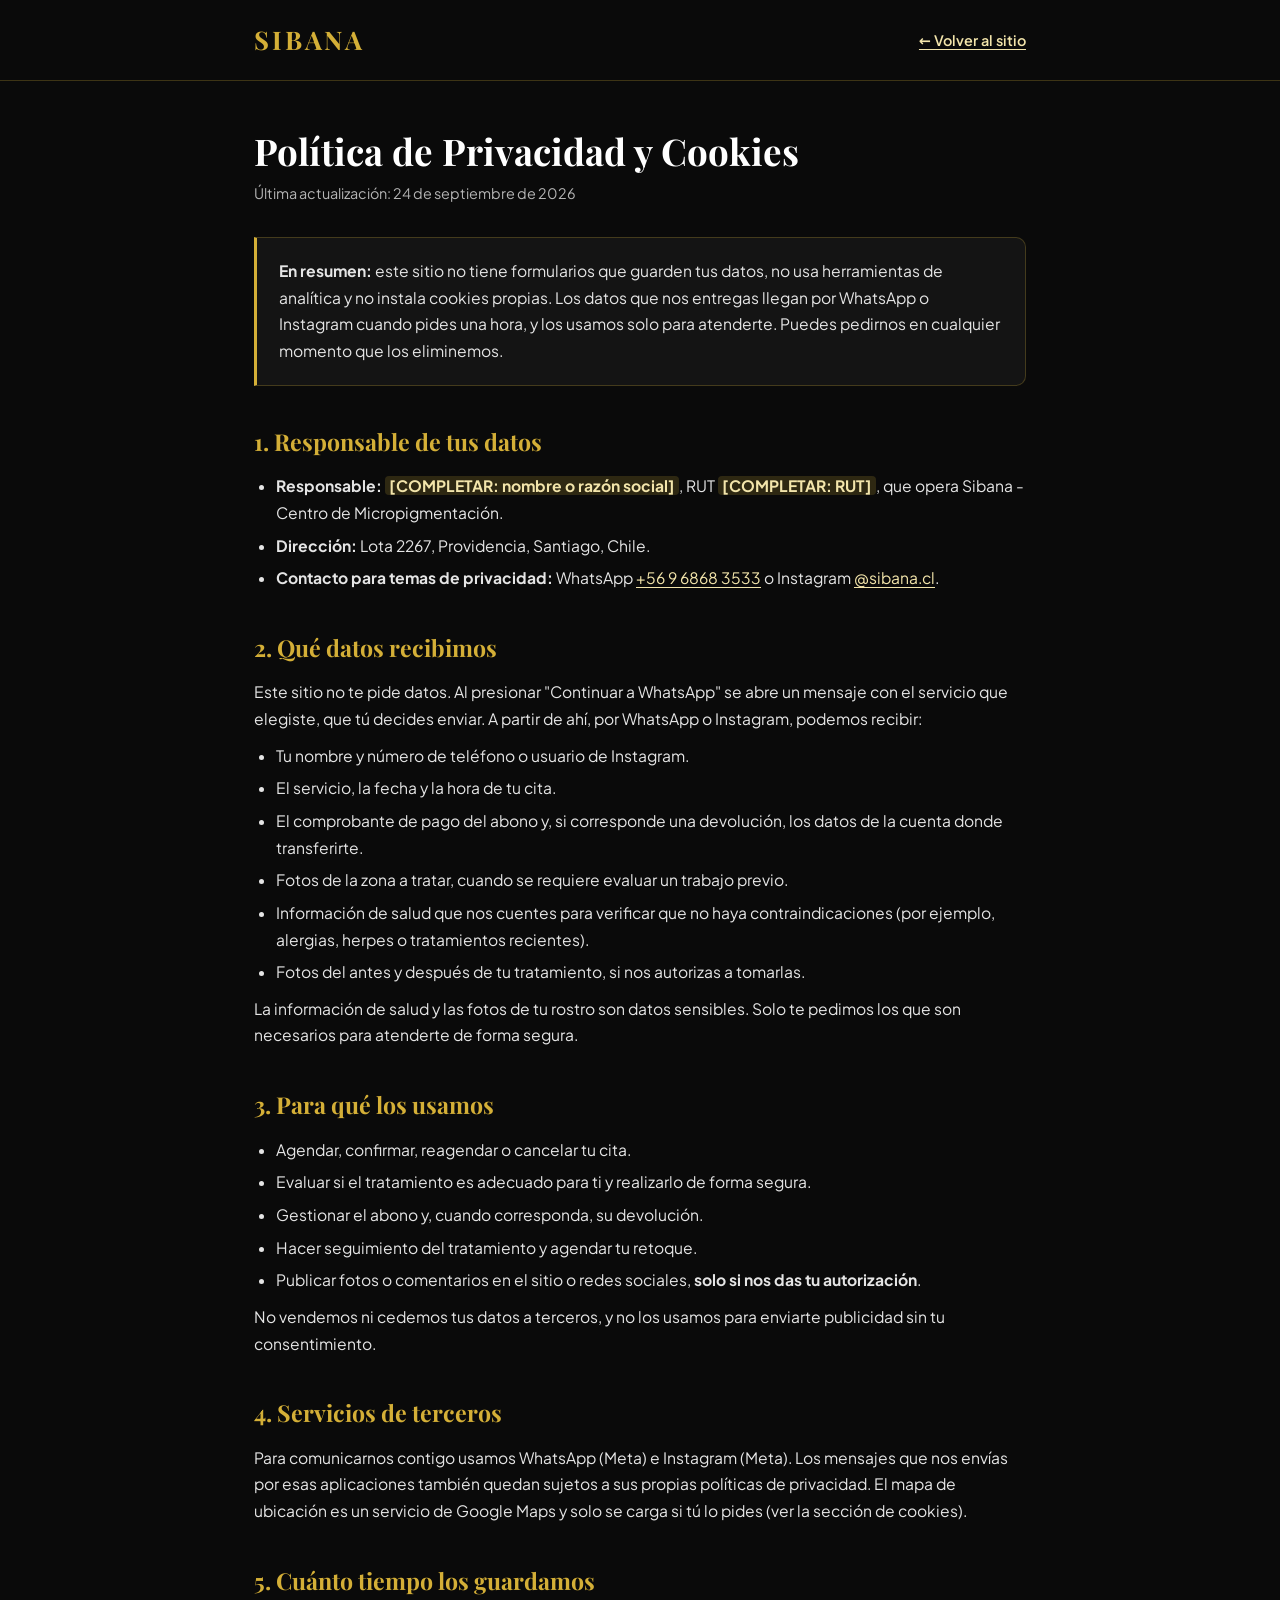
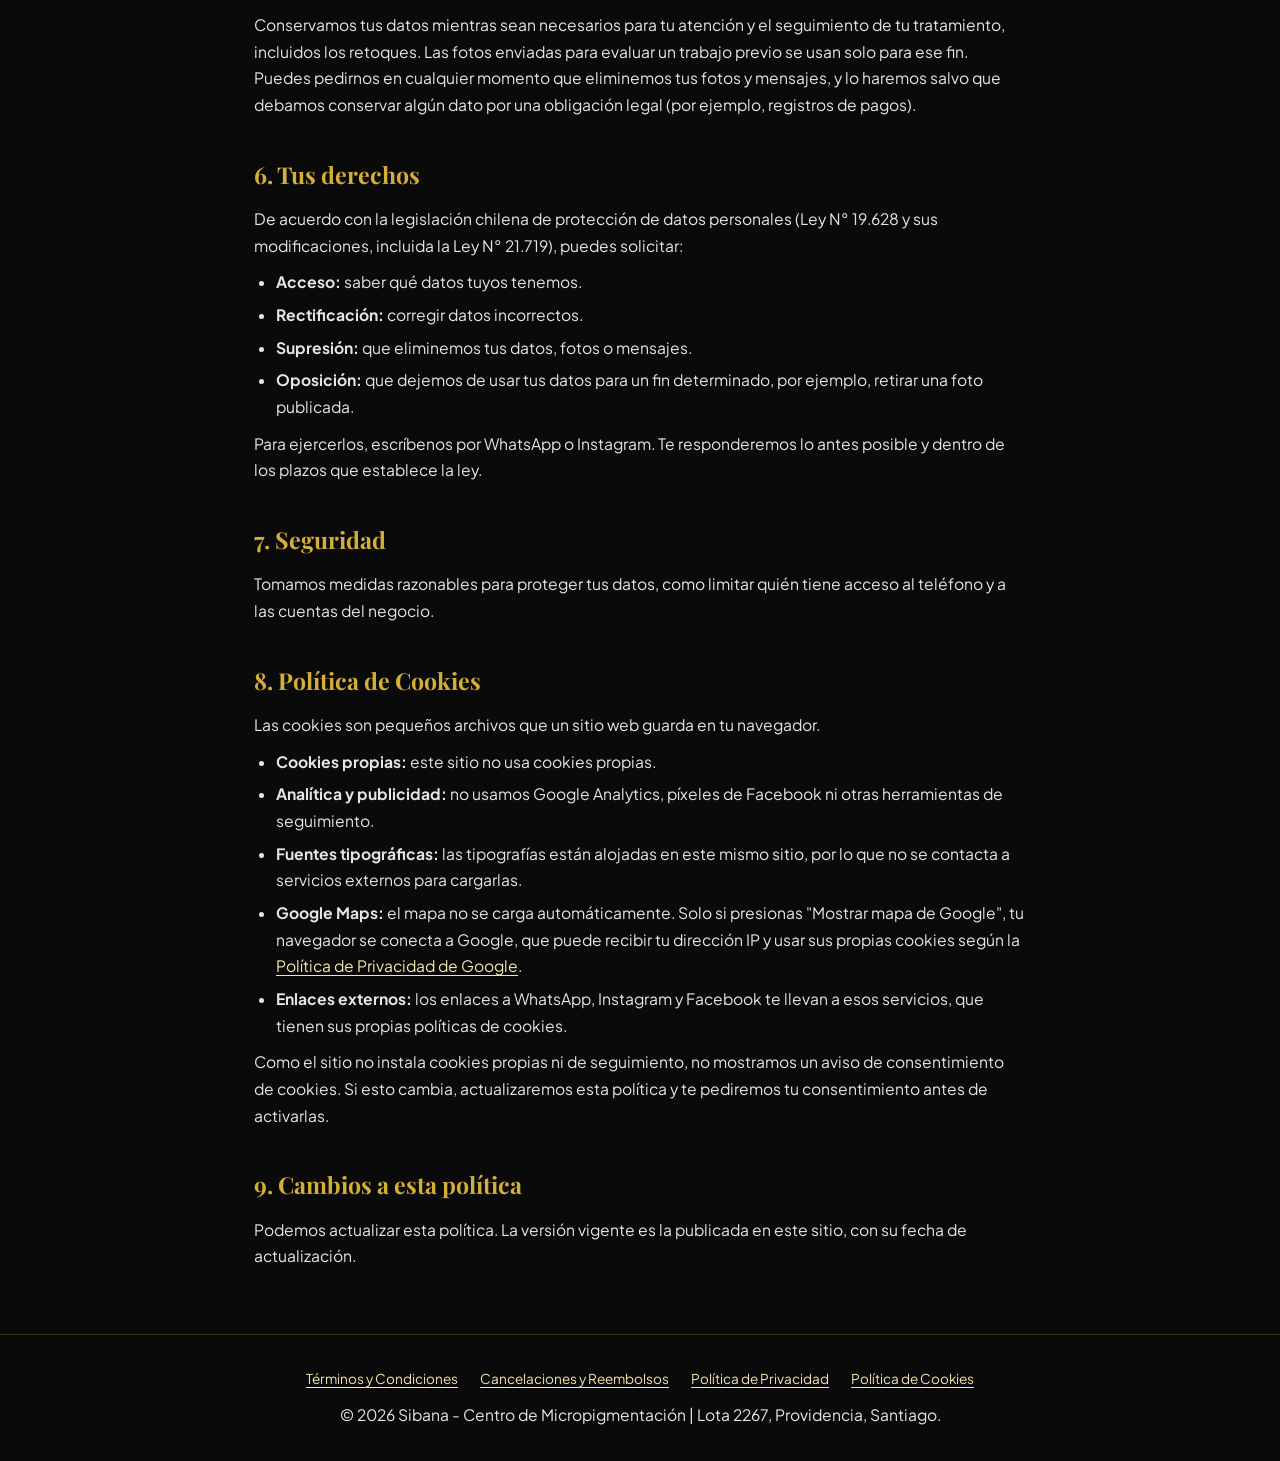
==== politica-de-privacidad.html @ 14138980 "Agregar páginas legales, mejorar accesibilidad y reducir riesgos legales - Nuevas páginas: Términos " ====
<!DOCTYPE html>
<html lang="es">
<head>
    <meta charset="UTF-8">
    <meta name="viewport" content="width=device-width, initial-scale=1.0">
    <title>Política de Privacidad y Cookies | Sibana - Centro de Micropigmentación</title>
    <meta name="description" content="Cómo Sibana trata los datos personales de sus clientas y qué cookies usa este sitio.">
    <link rel="icon" type="image/svg+xml" href="data:image/svg+xml,%3Csvg xmlns='http://www.w3.org/2000/svg' viewBox='0 0 100 100'%3E%3Ccircle cx='50' cy='50' r='50' fill='%230A0A0A'/%3E%3Ctext x='50' y='68' font-family='Georgia,serif' font-size='58' font-weight='700' fill='%23D4AF37' text-anchor='middle'%3ES%3C/text%3E%3C/svg%3E">
    <link rel="stylesheet" href="fonts/fonts.css">
    <link rel="stylesheet" href="legal.css">
</head>
<body>

    <a class="skip-link" href="#contenido">Saltar al contenido</a>

    <header>
        <div class="nav-wrapper">
            <a href="index.html" class="logo">Sibana</a>
            <a href="index.html" class="volver">&larr; Volver al sitio</a>
        </div>
    </header>

    <main id="contenido">
        <h1>Política de Privacidad y Cookies</h1>
        <p class="actualizado">Última actualización: 24 de septiembre de 2026</p>

        <div class="resumen">
            <p><strong>En resumen:</strong> este sitio no tiene formularios que guarden tus datos, no usa herramientas de analítica y no instala cookies propias. Los datos que nos entregas llegan por WhatsApp o Instagram cuando pides una hora, y los usamos solo para atenderte. Puedes pedirnos en cualquier momento que los eliminemos.</p>
        </div>

        <h2 id="responsable">1. Responsable de tus datos</h2>
        <ul>
            <li><strong>Responsable:</strong> <span class="completar">[COMPLETAR: nombre o razón social]</span>, RUT <span class="completar">[COMPLETAR: RUT]</span>, que opera Sibana - Centro de Micropigmentación.</li>
            <li><strong>Dirección:</strong> Lota 2267, Providencia, Santiago, Chile.</li>
            <li><strong>Contacto para temas de privacidad:</strong> WhatsApp <a href="https://wa.me/56968683533" target="_blank" rel="noopener noreferrer">+56 9 6868 3533</a> o Instagram <a href="https://www.instagram.com/sibana.cl/" target="_blank" rel="noopener noreferrer">@sibana.cl</a>.</li>
        </ul>

        <h2 id="datos">2. Qué datos recibimos</h2>
        <p>Este sitio no te pide datos. Al presionar "Continuar a WhatsApp" se abre un mensaje con el servicio que elegiste, que tú decides enviar. A partir de ahí, por WhatsApp o Instagram, podemos recibir:</p>
        <ul>
            <li>Tu nombre y número de teléfono o usuario de Instagram.</li>
            <li>El servicio, la fecha y la hora de tu cita.</li>
            <li>El comprobante de pago del abono y, si corresponde una devolución, los datos de la cuenta donde transferirte.</li>
            <li>Fotos de la zona a tratar, cuando se requiere evaluar un trabajo previo.</li>
            <li>Información de salud que nos cuentes para verificar que no haya contraindicaciones (por ejemplo, alergias, herpes o tratamientos recientes).</li>
            <li>Fotos del antes y después de tu tratamiento, si nos autorizas a tomarlas.</li>
        </ul>
        <p>La información de salud y las fotos de tu rostro son datos sensibles. Solo te pedimos los que son necesarios para atenderte de forma segura.</p>

        <h2 id="finalidad">3. Para qué los usamos</h2>
        <ul>
            <li>Agendar, confirmar, reagendar o cancelar tu cita.</li>
            <li>Evaluar si el tratamiento es adecuado para ti y realizarlo de forma segura.</li>
            <li>Gestionar el abono y, cuando corresponda, su devolución.</li>
            <li>Hacer seguimiento del tratamiento y agendar tu retoque.</li>
            <li>Publicar fotos o comentarios en el sitio o redes sociales, <strong>solo si nos das tu autorización</strong>.</li>
        </ul>
        <p>No vendemos ni cedemos tus datos a terceros, y no los usamos para enviarte publicidad sin tu consentimiento.</p>

        <h2 id="terceros">4. Servicios de terceros</h2>
        <p>Para comunicarnos contigo usamos WhatsApp (Meta) e Instagram (Meta). Los mensajes que nos envías por esas aplicaciones también quedan sujetos a sus propias políticas de privacidad. El mapa de ubicación es un servicio de Google Maps y solo se carga si tú lo pides (ver la sección de cookies).</p>

        <h2 id="conservacion">5. Cuánto tiempo los guardamos</h2>
        <p>Conservamos tus datos mientras sean necesarios para tu atención y el seguimiento de tu tratamiento, incluidos los retoques. Las fotos enviadas para evaluar un trabajo previo se usan solo para ese fin. Puedes pedirnos en cualquier momento que eliminemos tus fotos y mensajes, y lo haremos salvo que debamos conservar algún dato por una obligación legal (por ejemplo, registros de pagos).</p>

        <h2 id="derechos">6. Tus derechos</h2>
        <p>De acuerdo con la legislación chilena de protección de datos personales (Ley N° 19.628 y sus modificaciones, incluida la Ley N° 21.719), puedes solicitar:</p>
        <ul>
            <li><strong>Acceso:</strong> saber qué datos tuyos tenemos.</li>
            <li><strong>Rectificación:</strong> corregir datos incorrectos.</li>
            <li><strong>Supresión:</strong> que eliminemos tus datos, fotos o mensajes.</li>
            <li><strong>Oposición:</strong> que dejemos de usar tus datos para un fin determinado, por ejemplo, retirar una foto publicada.</li>
        </ul>
        <p>Para ejercerlos, escríbenos por WhatsApp o Instagram. Te responderemos lo antes posible y dentro de los plazos que establece la ley.</p>

        <h2 id="seguridad">7. Seguridad</h2>
        <p>Tomamos medidas razonables para proteger tus datos, como limitar quién tiene acceso al teléfono y a las cuentas del negocio.</p>

        <h2 id="cookies">8. Política de Cookies</h2>
        <p>Las cookies son pequeños archivos que un sitio web guarda en tu navegador.</p>
        <ul>
            <li><strong>Cookies propias:</strong> este sitio no usa cookies propias.</li>
            <li><strong>Analítica y publicidad:</strong> no usamos Google Analytics, píxeles de Facebook ni otras herramientas de seguimiento.</li>
            <li><strong>Fuentes tipográficas:</strong> las tipografías están alojadas en este mismo sitio, por lo que no se contacta a servicios externos para cargarlas.</li>
            <li><strong>Google Maps:</strong> el mapa no se carga automáticamente. Solo si presionas "Mostrar mapa de Google", tu navegador se conecta a Google, que puede recibir tu dirección IP y usar sus propias cookies según la <a href="https://policies.google.com/privacy?hl=es" target="_blank" rel="noopener noreferrer">Política de Privacidad de Google</a>.</li>
            <li><strong>Enlaces externos:</strong> los enlaces a WhatsApp, Instagram y Facebook te llevan a esos servicios, que tienen sus propias políticas de cookies.</li>
        </ul>
        <p>Como el sitio no instala cookies propias ni de seguimiento, no mostramos un aviso de consentimiento de cookies. Si esto cambia, actualizaremos esta política y te pediremos tu consentimiento antes de activarlas.</p>

        <h2 id="cambios">9. Cambios a esta política</h2>
        <p>Podemos actualizar esta política. La versión vigente es la publicada en este sitio, con su fecha de actualización.</p>
    </main>

    <footer>
        <nav aria-label="Información legal">
            <a href="terminos-y-condiciones.html">Términos y Condiciones</a>
            <a href="terminos-y-condiciones.html#cancelaciones">Cancelaciones y Reembolsos</a>
            <a href="politica-de-privacidad.html">Política de Privacidad</a>
            <a href="politica-de-privacidad.html#cookies">Política de Cookies</a>
        </nav>
        <p>&copy; 2026 Sibana - Centro de Micropigmentación | Lota 2267, Providencia, Santiago.</p>
    </footer>

</body>
</html>
---- fonts/fonts.css ----
/* Fuentes alojadas en el propio sitio (licencia SIL Open Font License 1.1, ver LICENSE-*.txt). */
@font-face {
    font-family: 'Playfair Display';
    font-style: normal;
    font-weight: 500;
    font-display: swap;
    src: url('playfair-display-latin-500-normal.woff2') format('woff2');
    unicode-range: U+0000-00FF, U+0131, U+0152-0153, U+02BB-02BC, U+02C6, U+02DA, U+02DC, U+0304, U+0308, U+0329, U+2000-206F, U+20AC, U+2122, U+2191, U+2193, U+2212, U+2215, U+FEFF, U+FFFD;
}
@font-face {
    font-family: 'Playfair Display';
    font-style: normal;
    font-weight: 600;
    font-display: swap;
    src: url('playfair-display-latin-600-normal.woff2') format('woff2');
    unicode-range: U+0000-00FF, U+0131, U+0152-0153, U+02BB-02BC, U+02C6, U+02DA, U+02DC, U+0304, U+0308, U+0329, U+2000-206F, U+20AC, U+2122, U+2191, U+2193, U+2212, U+2215, U+FEFF, U+FFFD;
}
@font-face {
    font-family: 'Playfair Display';
    font-style: normal;
    font-weight: 700;
    font-display: swap;
    src: url('playfair-display-latin-700-normal.woff2') format('woff2');
    unicode-range: U+0000-00FF, U+0131, U+0152-0153, U+02BB-02BC, U+02C6, U+02DA, U+02DC, U+0304, U+0308, U+0329, U+2000-206F, U+20AC, U+2122, U+2191, U+2193, U+2212, U+2215, U+FEFF, U+FFFD;
}
@font-face {
    font-family: 'Playfair Display';
    font-style: italic;
    font-weight: 400;
    font-display: swap;
    src: url('playfair-display-latin-400-italic.woff2') format('woff2');
    unicode-range: U+0000-00FF, U+0131, U+0152-0153, U+02BB-02BC, U+02C6, U+02DA, U+02DC, U+0304, U+0308, U+0329, U+2000-206F, U+20AC, U+2122, U+2191, U+2193, U+2212, U+2215, U+FEFF, U+FFFD;
}
@font-face {
    font-family: 'Plus Jakarta Sans';
    font-style: normal;
    font-weight: 300;
    font-display: swap;
    src: url('plus-jakarta-sans-latin-300-normal.woff2') format('woff2');
    unicode-range: U+0000-00FF, U+0131, U+0152-0153, U+02BB-02BC, U+02C6, U+02DA, U+02DC, U+0304, U+0308, U+0329, U+2000-206F, U+20AC, U+2122, U+2191, U+2193, U+2212, U+2215, U+FEFF, U+FFFD;
}
@font-face {
    font-family: 'Plus Jakarta Sans';
    font-style: normal;
    font-weight: 400;
    font-display: swap;
    src: url('plus-jakarta-sans-latin-400-normal.woff2') format('woff2');
    unicode-range: U+0000-00FF, U+0131, U+0152-0153, U+02BB-02BC, U+02C6, U+02DA, U+02DC, U+0304, U+0308, U+0329, U+2000-206F, U+20AC, U+2122, U+2191, U+2193, U+2212, U+2215, U+FEFF, U+FFFD;
}
@font-face {
    font-family: 'Plus Jakarta Sans';
    font-style: normal;
    font-weight: 500;
    font-display: swap;
    src: url('plus-jakarta-sans-latin-500-normal.woff2') format('woff2');
    unicode-range: U+0000-00FF, U+0131, U+0152-0153, U+02BB-02BC, U+02C6, U+02DA, U+02DC, U+0304, U+0308, U+0329, U+2000-206F, U+20AC, U+2122, U+2191, U+2193, U+2212, U+2215, U+FEFF, U+FFFD;
}
@font-face {
    font-family: 'Plus Jakarta Sans';
    font-style: normal;
    font-weight: 600;
    font-display: swap;
    src: url('plus-jakarta-sans-latin-600-normal.woff2') format('woff2');
    unicode-range: U+0000-00FF, U+0131, U+0152-0153, U+02BB-02BC, U+02C6, U+02DA, U+02DC, U+0304, U+0308, U+0329, U+2000-206F, U+20AC, U+2122, U+2191, U+2193, U+2212, U+2215, U+FEFF, U+FFFD;
}
@font-face {
    font-family: 'Plus Jakarta Sans';
    font-style: normal;
    font-weight: 700;
    font-display: swap;
    src: url('plus-jakarta-sans-latin-700-normal.woff2') format('woff2');
    unicode-range: U+0000-00FF, U+0131, U+0152-0153, U+02BB-02BC, U+02C6, U+02DA, U+02DC, U+0304, U+0308, U+0329, U+2000-206F, U+20AC, U+2122, U+2191, U+2193, U+2212, U+2215, U+FEFF, U+FFFD;
}
@font-face {
    font-family: 'Plus Jakarta Sans';
    font-style: normal;
    font-weight: 800;
    font-display: swap;
    src: url('plus-jakarta-sans-latin-800-normal.woff2') format('woff2');
    unicode-range: U+0000-00FF, U+0131, U+0152-0153, U+02BB-02BC, U+02C6, U+02DA, U+02DC, U+0304, U+0308, U+0329, U+2000-206F, U+20AC, U+2122, U+2191, U+2193, U+2212, U+2215, U+FEFF, U+FFFD;
}
---- legal.css ----
/* Estilos compartidos por las páginas legales (términos, privacidad y cookies). */
:root {
    --bg-color: #0A0A0A;
    --bg-card: #141414;
    --text-main: #FFFFFF;
    --text-muted: #B5B5B5;
    --gold-primary: #D4AF37;
    --gold-light: #F3E5AB;
    --border-gold: rgba(212, 175, 55, 0.25);
    --font-title: 'Playfair Display', Georgia, serif;
    --font-body: 'Plus Jakarta Sans', system-ui, sans-serif;
}

* { margin: 0; padding: 0; box-sizing: border-box; }

body {
    font-family: var(--font-body);
    background-color: var(--bg-color);
    color: var(--text-main);
    line-height: 1.7;
    -webkit-font-smoothing: antialiased;
}

a { color: var(--gold-light); text-underline-offset: 3px; }

a:focus-visible, button:focus-visible {
    outline: 3px solid var(--gold-light);
    outline-offset: 3px;
}

.skip-link {
    position: absolute;
    left: 16px;
    top: -60px;
    background: var(--gold-primary);
    color: #000;
    padding: 10px 16px;
    border-radius: 6px;
    font-weight: 700;
    text-decoration: none;
    z-index: 100;
}
.skip-link:focus { top: 12px; }

header {
    border-bottom: 1px solid var(--border-gold);
    background: rgba(10, 10, 10, 0.95);
}

.nav-wrapper {
    max-width: 820px;
    margin: 0 auto;
    padding: 18px 24px;
    display: flex;
    justify-content: space-between;
    align-items: center;
    gap: 16px;
}

.logo {
    font-family: var(--font-title);
    font-size: 1.6rem;
    font-weight: 700;
    letter-spacing: 3px;
    text-transform: uppercase;
    color: var(--gold-primary);
    text-decoration: none;
}

.volver { font-size: 0.9rem; font-weight: 600; }

main {
    max-width: 820px;
    margin: 0 auto;
    padding: 48px 24px 64px;
}

h1 {
    font-family: var(--font-title);
    font-size: 2.3rem;
    line-height: 1.2;
    margin-bottom: 8px;
}

.actualizado { color: var(--text-muted); font-size: 0.9rem; margin-bottom: 32px; }

h2 {
    font-family: var(--font-title);
    font-size: 1.45rem;
    color: var(--gold-primary);
    margin: 36px 0 12px;
    scroll-margin-top: 20px;
}

h3 { font-size: 1.05rem; margin: 20px 0 8px; }

p, li { color: #E5E5E5; font-size: 0.98rem; }
p + p { margin-top: 12px; }
ul { padding-left: 22px; margin: 10px 0; }
li + li { margin-top: 6px; }

.resumen {
    background: var(--bg-card);
    border: 1px solid var(--border-gold);
    border-left: 3px solid var(--gold-primary);
    border-radius: 0 10px 10px 0;
    padding: 20px 22px;
    margin: 24px 0;
}

.completar {
    background: rgba(212, 175, 55, 0.18);
    color: var(--gold-light);
    padding: 0 4px;
    border-radius: 4px;
    font-weight: 700;
}

footer {
    border-top: 1px solid var(--border-gold);
    padding: 32px 24px;
    text-align: center;
    color: var(--text-muted);
    font-size: 0.85rem;
}

footer nav {
    display: flex;
    flex-wrap: wrap;
    justify-content: center;
    gap: 8px 22px;
    margin-bottom: 12px;
}

@media (max-width: 600px) {
    h1 { font-size: 1.85rem; }
    main { padding-top: 32px; }
}

@media (prefers-reduced-motion: reduce) {
    * { scroll-behavior: auto !important; }
}
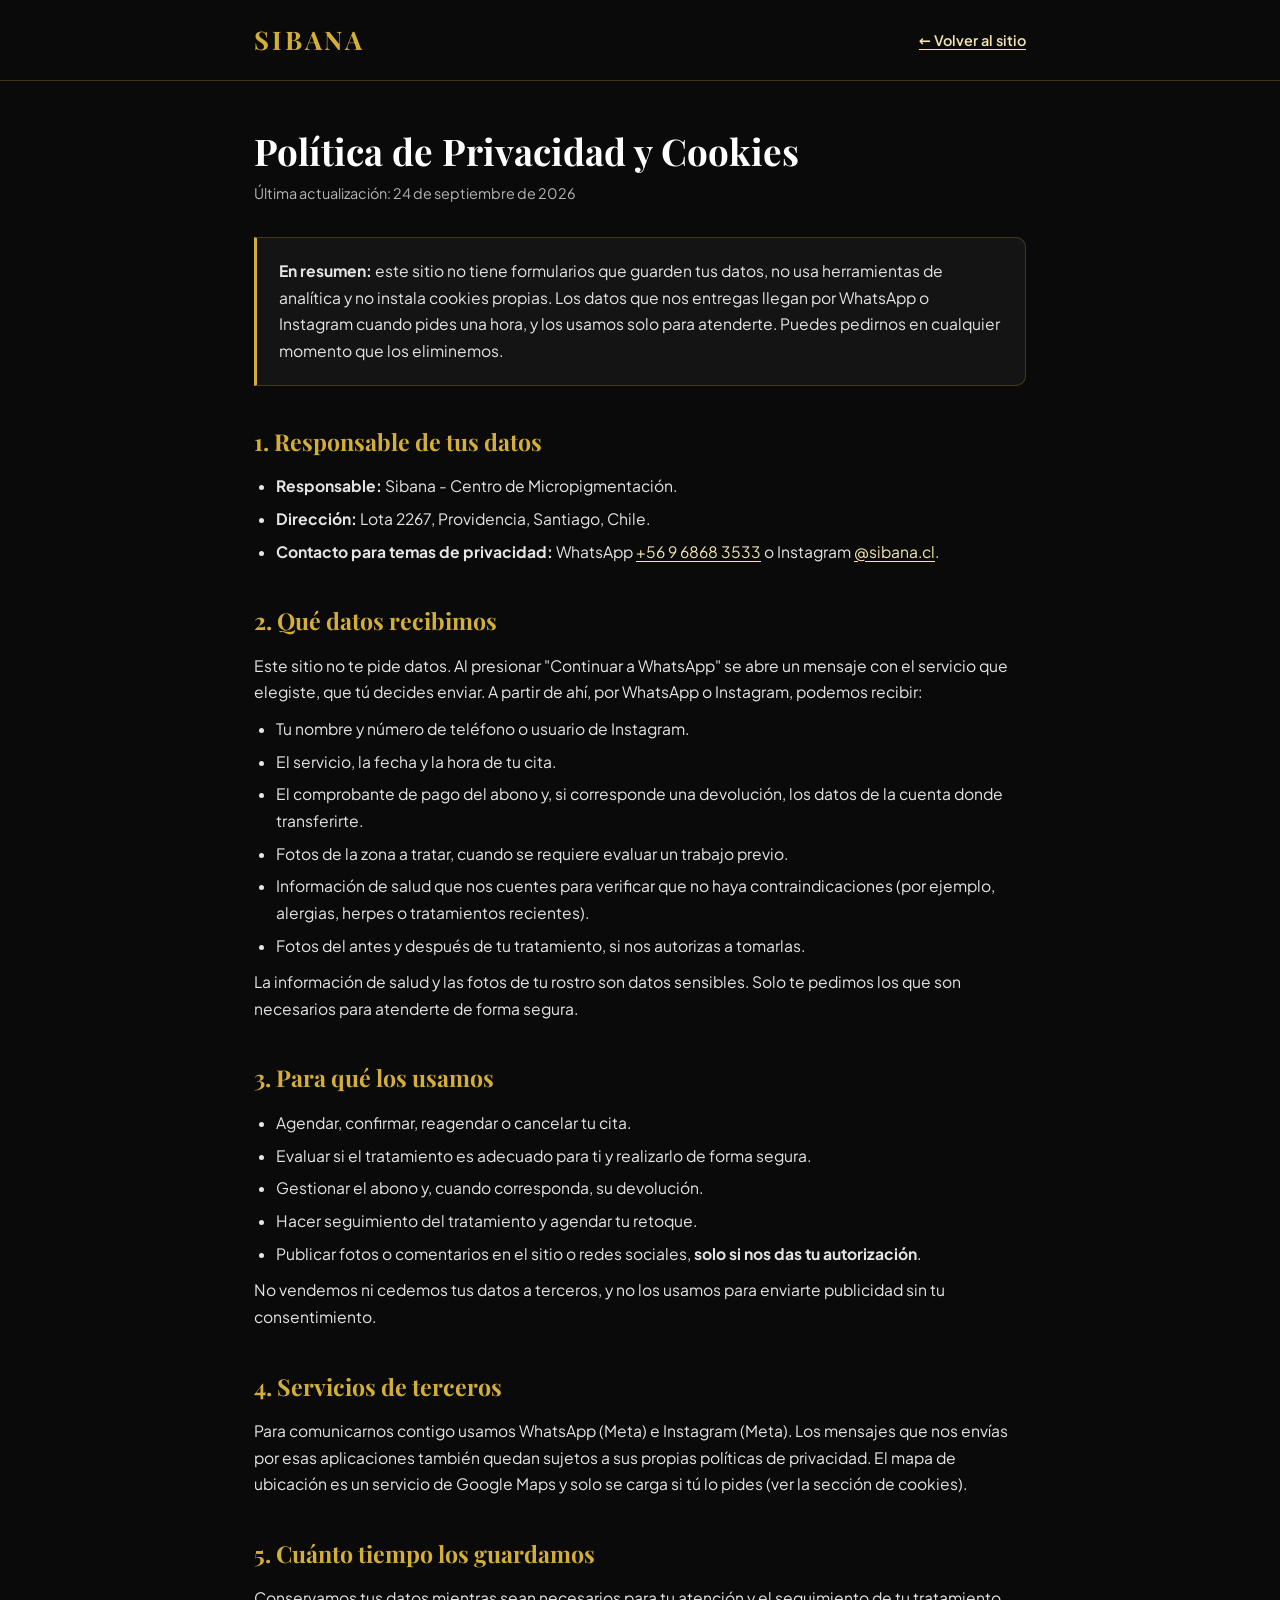
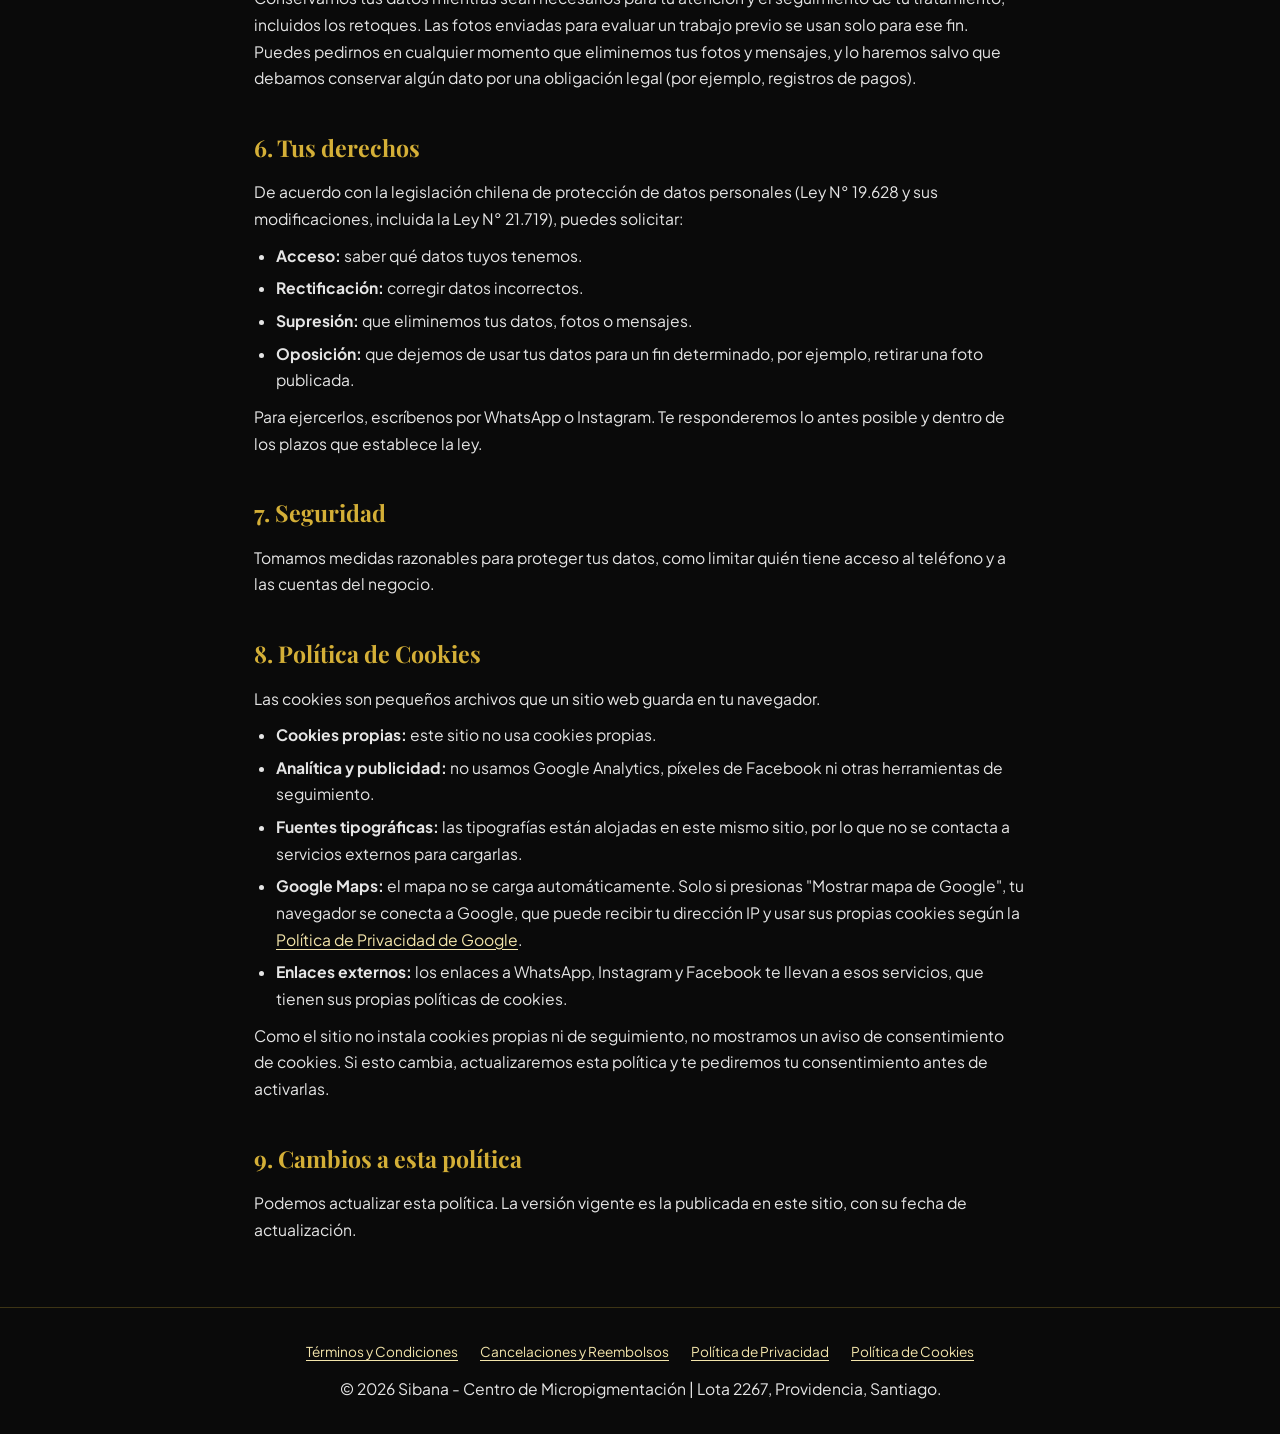
==== commit 61b95271: "Optimizar para celulares y quitar datos pendientes de las páginas legales - Botones "Agendar" con ár" ====
--- a/politica-de-privacidad.html
+++ b/politica-de-privacidad.html
@@ -30,7 +30,7 @@
 
         <h2 id="responsable">1. Responsable de tus datos</h2>
         <ul>
-            <li><strong>Responsable:</strong> <span class="completar">[COMPLETAR: nombre o razón social]</span>, RUT <span class="completar">[COMPLETAR: RUT]</span>, que opera Sibana - Centro de Micropigmentación.</li>
+            <li><strong>Responsable:</strong> Sibana - Centro de Micropigmentación.</li>
             <li><strong>Dirección:</strong> Lota 2267, Providencia, Santiago, Chile.</li>
             <li><strong>Contacto para temas de privacidad:</strong> WhatsApp <a href="https://wa.me/56968683533" target="_blank" rel="noopener noreferrer">+56 9 6868 3533</a> o Instagram <a href="https://www.instagram.com/sibana.cl/" target="_blank" rel="noopener noreferrer">@sibana.cl</a>.</li>
         </ul>
--- a/legal.css
+++ b/legal.css
@@ -108,14 +108,6 @@
     margin: 24px 0;
 }
 
-.completar {
-    background: rgba(212, 175, 55, 0.18);
-    color: var(--gold-light);
-    padding: 0 4px;
-    border-radius: 4px;
-    font-weight: 700;
-}
-
 footer {
     border-top: 1px solid var(--border-gold);
     padding: 32px 24px;
